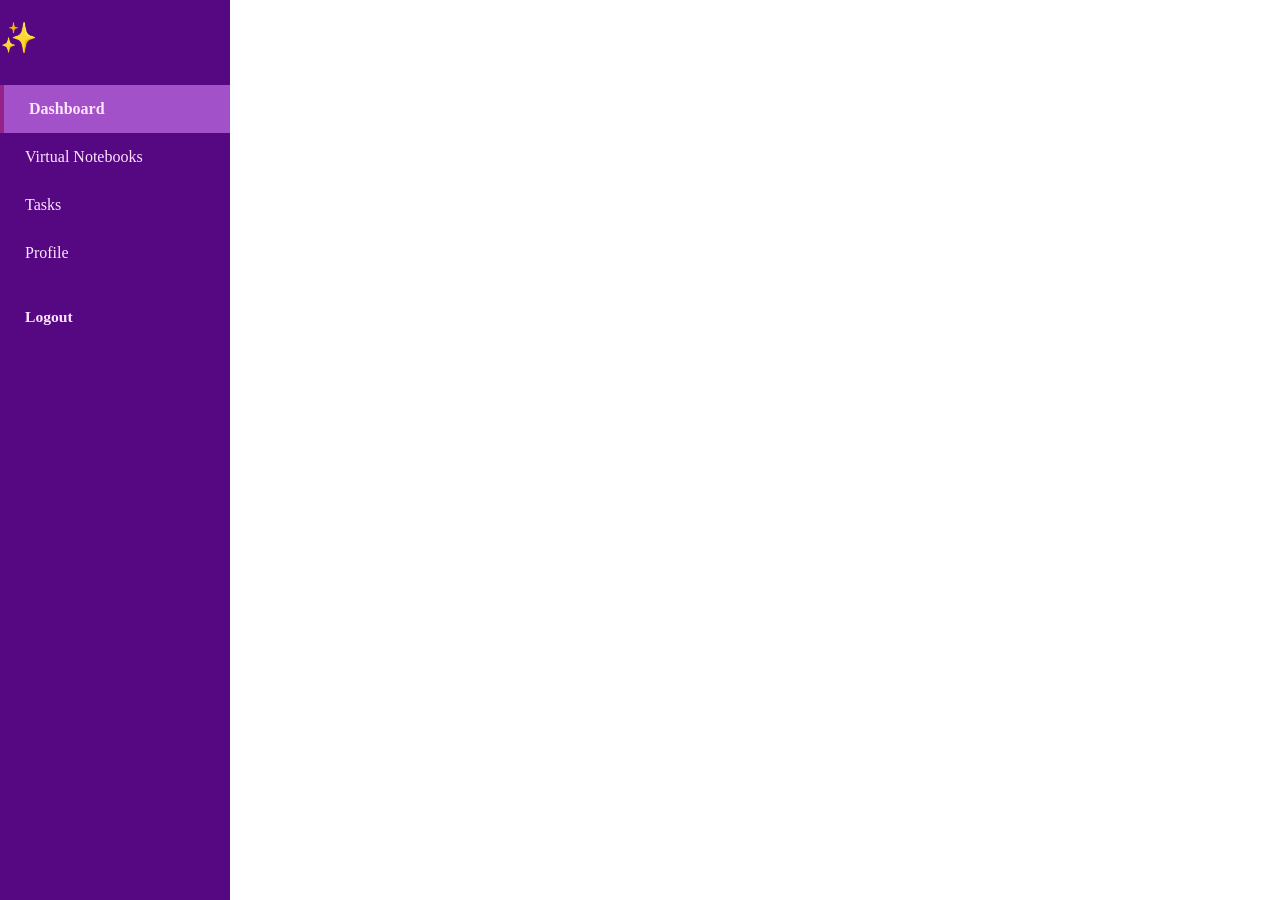
==== dashboard.html @ 5c186b2d "Add files via upload" ====
<!DOCTYPE html>
<html lang="en">
<head>
    <meta charset="UTF-8">
    <title>Dashboard || School of Friendship </title>
</head>
<body>
<style>
body {
    margin: 0;
    font-family: Georgia, serif;
    display: flex;
}

.sidebar {
    width: 230px;
    height: 100vh;
    background: #560883;
    display: flex;
    flex-direction: column;
    padding-top: 20px;
    position: fixed;
}

.logo {
    color: white;
    text-align: left;
    font-size: 30px;
    margin-bottom: 30px;
}

.nav-item {
    color: #ffe5fe;
    text-decoration: none;
    padding: 15px 25px;
    display: block;
    transition: 0.3s;
}

.nav-item:hover {
    background: #a351c9;
    color: white;
}

.nav-item.active {
    background:  #a351c9;
    border-left: 4px solid #98228a;
    font-weight: bold;
}

.navbutton {
    height: 100%;
    display: flex;
    align-items: center; 
    padding: 0px;
    background-color: #560883;
    color: #ffe5fe;
    text-decoration: none;
    border: none;
    font-family: Georgia, serif;
}

.navbutton:hover {
    height: 100%; 
    display: flex;
    align-items: center; 
    padding: 0px;
    background-color: #a351c9;
    color: #ffe5fe;
    text-decoration: none;
    border: none;
    font-family: Georgia, serif;
}

.navbutton:focus {
    height: 100%; 
    display: flex;
    align-items: center; 
    padding: 0px;
    background-color: #a351c9;
    color: #ffe5fe;
    text-decoration: none;
    border: none;
    font-family: Georgia, serif;
    font-weight: bold;
}

.content {
    margin-left: 230px;
    padding: 20px;
    width: 100%;
}

.alert-box{
    display: none;
    position: fixed;
    top: 0;
    left: 0;
    width: 100%;
    height: 100%;
    background: rgba(0, 0, 0, 0.6);
    justify-content: center;
    align-items: center;
}

.alert-content{
    background-color:#ffe5fe;
    padding: 20px;
    border-radius: 8px;
    width: 300px;
    text-align: center;
    box-shadow: 0 4px 8px rgba(0, 0, 0, 0.1);
}

.alert-content h2{
    font-size: 22px;
    margin-bottom: 10px;
    color:#333;
}

.alert-content p{
    font-size: 16px;
    margin-bottom: 20px;
    color:#666;
}

.alert-content button{
    padding: 10px 20px;
    background-color: #a351c9;
    color: #ffe5fe;
    border: none;
    cursor: pointer;
    border-radius: 10%;
}

.alert-content a{
    padding: 10px 20px;
    color:#ffe5fe; 
    border-radius: 10%;
}

#displayArea {
        color: #000000;
        font-weight: bold;
        font-size: 24px;    
    }

</style>

    <nav class="sidebar">
        <div class="logo">✨</div>

        <a href="dashboard.html" class="nav-item active">Dashboard</a>
        <a href="vns.html" class="nav-item">Virtual Notebooks</a>
        <a href="tasks.html" class="nav-item">Tasks</a>
        <a href="profile.html" class="nav-item">Profile</a>
        <a href="#" class="nav-item"><button class="navbutton" id="showAlert" onclick="('This is a navbar alert!')"><h3>Logout</h3></button></a>
    </nav>

<div id="customAlert" class="alert-box">
    <div class="alert-content">
        <h2>Are you SURE you want to log out?</h2>
        <p>(this cannot be undone)</p>
        <button id="confirmBtn" class="confirmBtn"><a href="index.html"> im sure </a></button>
    </div>

</div>

<script>
    const links = document.querySelectorAll(".nav-item");

    links.forEach(link => {
        link.addEventListener("click", () => {
            links.forEach(l => l.classList.remove("active"));
            link.classList.add("active");
        });
    });

    const showAlertBtn = document.getElementById('showAlert');
    const customAlert = document.getElementById('customAlert');
    const confirmBtn = document.getElementById('confirmBtn');

    showAlertBtn.addEventListener('click', function(){
    customAlert.style.display ='flex';
    });

    confirmbtn.addEventListener('click', function(){
        customAlert.style.display = 'none';

    });

    function logout() {
        localStorage.clear(); 
        window.location.href = 'index.html'; 
    }

</script>


</body>
</section>
<br><br><br>

 <div class="footer">
       
<script src="https://cdn.jsdelivr.net/npm/bootstrap@5.3.2/dist/js/bootstrap.bundle.min.js"></script>
</body>
</html>
</html>
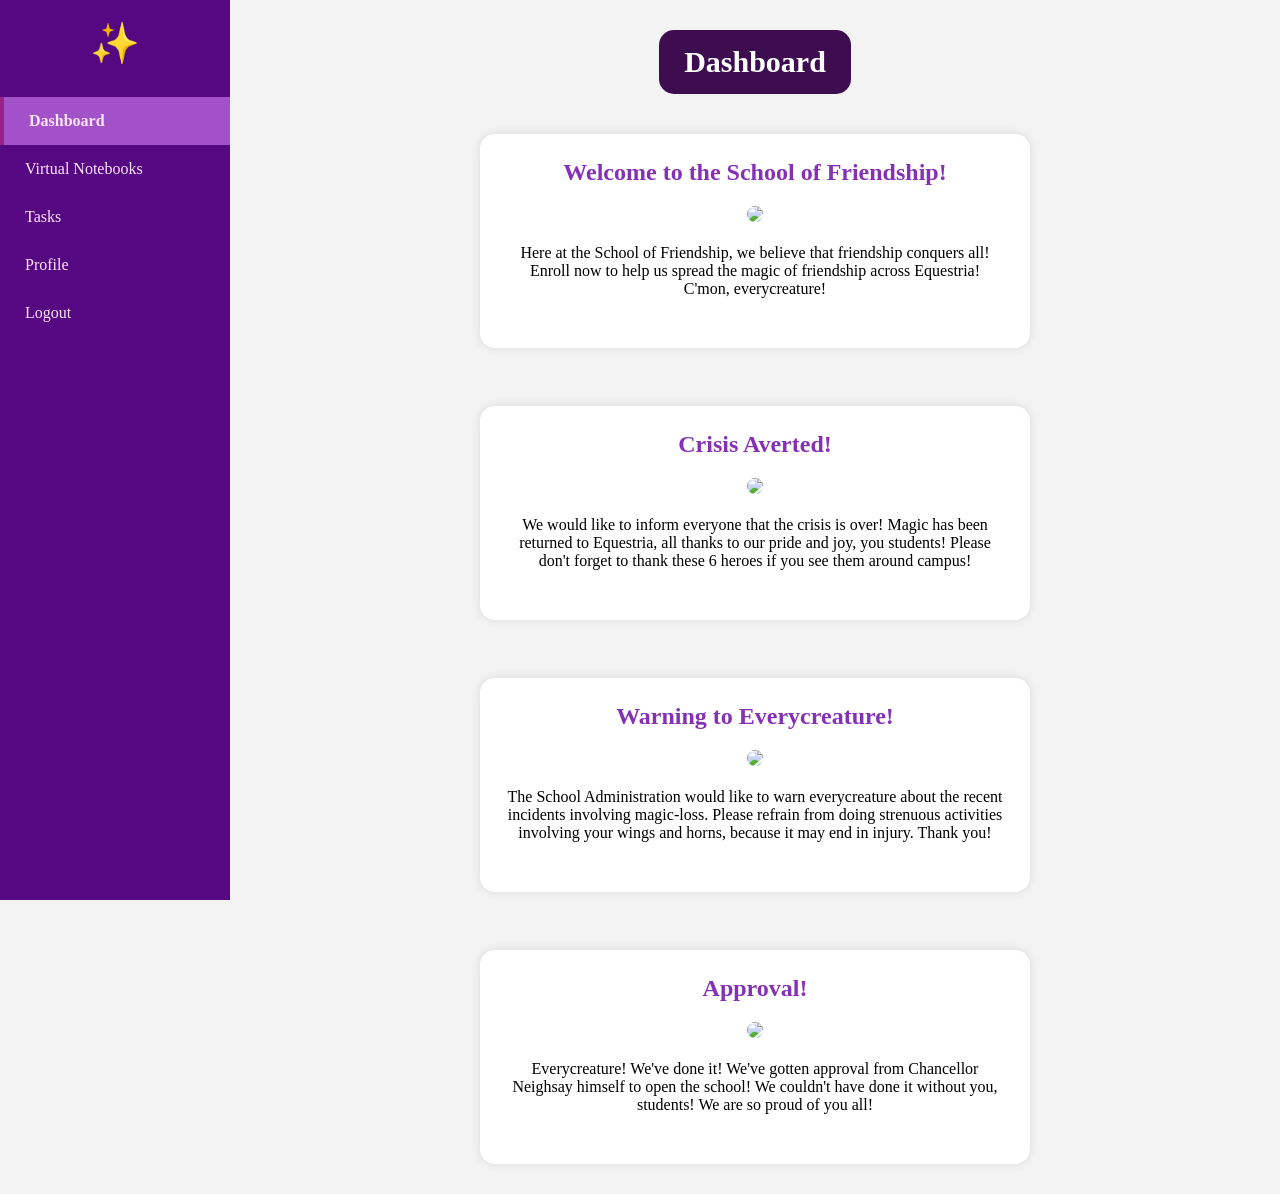
==== commit 701c3eb8: "Update dashboard.html" ====
--- a/dashboard.html
+++ b/dashboard.html
@@ -1,209 +1,288 @@
 <!DOCTYPE html>
 <html lang="en">
+
 <head>
-    <meta charset="UTF-8">
-    <title>Dashboard || School of Friendship </title>
-</head>
-<body>
+<meta charset="UTF-8">
+<title>Dashboard</title>
+
+
 <style>
-body {
-    margin: 0;
+
+*{
+    margin:0;
+    padding:0;
+    box-sizing:border-box;
+}
+
+body{
     font-family: Georgia, serif;
-    display: flex;
-}
-
-.sidebar {
-    width: 230px;
-    height: 100vh;
-    background: #560883;
-    display: flex;
-    flex-direction: column;
-    padding-top: 20px;
-    position: fixed;
-}
-
-.logo {
-    color: white;
-    text-align: left;
-    font-size: 30px;
-    margin-bottom: 30px;
-}
-
-.nav-item {
-    color: #ffe5fe;
-    text-decoration: none;
-    padding: 15px 25px;
-    display: block;
-    transition: 0.3s;
-}
-
-.nav-item:hover {
-    background: #a351c9;
-    color: white;
-}
-
-.nav-item.active {
-    background:  #a351c9;
-    border-left: 4px solid #98228a;
+    display:flex;
+    background:#f3f3f3;
+}
+.sidebar{
+    width:230px;
+    height:100vh;
+    background:#560883;
+    display:flex;
+    flex-direction:column;
+    padding-top:20px;
+    position:fixed;
+    left:0;
+    top:0;
+}
+.logo{
+    color:white;
+    text-align:center;
+    font-size:40px;
+    margin-bottom:30px;
+}
+.nav-item{
+    color:#ffe5fe;
+    text-decoration:none;
+    padding:15px 25px;
+    display:block;
+    transition:0.3s;
+}
+
+.nav-item:hover{
+    background:#a351c9;
+    color:white;
+}
+
+.nav-item.active{
+    background:#a351c9;
+    border-left:4px solid #98228a;
+    font-weight:bold;
+}
+.navbutton{
+    background:none;
+    border:none;
+    color:#ffe5fe;
+    font-family:Georgia, serif;
+    font-size:16px;
+    cursor:pointer;
+}
+.content{
+    margin-left:230px;
+    padding:30px;
+    width:100%;
+
+    display:flex;
+    flex-direction:column;
+    align-items:center;
+    gap:20px;
+}
+
+.dashboard-box{
+    background:#3d0d50;
+    color:white;
+    display:inline-block;
+    padding:15px 25px;
+    border-radius:15px;
+    font-size:30px;
+    font-weight:bold;
+    margin-bottom:20px;
+}
+.card{
+    background:white;
+    width:550px;
+    padding:25px;
+    border-radius:15px;
+    box-shadow:0 0 10px rgba(0,0,0,0.1);
+}
+
+.card h2{
+    color:#8531b6;
+    margin-bottom:20px;
+}
+
+.quarter{
+    margin-bottom:25px;
+}
+
+.quarter span{
+    background:#dcace6;
+    padding:3px 8px;
+    font-size:14px;
     font-weight: bold;
 }
 
-.navbutton {
-    height: 100%;
-    display: flex;
-    align-items: center; 
-    padding: 0px;
-    background-color: #560883;
-    color: #ffe5fe;
-    text-decoration: none;
-    border: none;
-    font-family: Georgia, serif;
-}
-
-.navbutton:hover {
-    height: 100%; 
-    display: flex;
-    align-items: center; 
-    padding: 0px;
-    background-color: #a351c9;
-    color: #ffe5fe;
-    text-decoration: none;
-    border: none;
-    font-family: Georgia, serif;
-}
-
-.navbutton:focus {
-    height: 100%; 
-    display: flex;
-    align-items: center; 
-    padding: 0px;
-    background-color: #a351c9;
-    color: #ffe5fe;
-    text-decoration: none;
-    border: none;
-    font-family: Georgia, serif;
-    font-weight: bold;
-}
-
-.content {
-    margin-left: 230px;
-    padding: 20px;
-    width: 100%;
-}
-
+ul{
+    margin-top:10px;
+    margin-left:20px;
+}
+
+li{
+    margin-bottom:5px;
+}
 .alert-box{
-    display: none;
-    position: fixed;
-    top: 0;
-    left: 0;
-    width: 100%;
-    height: 100%;
-    background: rgba(0, 0, 0, 0.6);
-    justify-content: center;
-    align-items: center;
+    display:none;
+    position:fixed;
+    top:0;
+    left:0;
+    width:100%;
+    height:100%;
+    background:rgba(0,0,0,0.6);
+    justify-content:center;
+    align-items:center;
 }
 
 .alert-content{
     background-color:#ffe5fe;
-    padding: 20px;
-    border-radius: 8px;
-    width: 300px;
-    text-align: center;
-    box-shadow: 0 4px 8px rgba(0, 0, 0, 0.1);
+    padding:20px;
+    border-radius:10px;
+    width:300px;
+    text-align:center;
 }
 
 .alert-content h2{
-    font-size: 22px;
-    margin-bottom: 10px;
-    color:#333;
+    margin-bottom:10px;
 }
 
 .alert-content p{
-    font-size: 16px;
-    margin-bottom: 20px;
-    color:#666;
+    margin-bottom:20px;
 }
 
 .alert-content button{
-    padding: 10px 20px;
-    background-color: #a351c9;
-    color: #ffe5fe;
-    border: none;
-    cursor: pointer;
-    border-radius: 10%;
+    padding:10px 20px;
+    background:#a351c9;
+    color:white;
+    border:none;
+    border-radius:8px;
+    cursor:pointer;
 }
 
 .alert-content a{
-    padding: 10px 20px;
-    color:#ffe5fe; 
-    border-radius: 10%;
-}
-
-#displayArea {
-        color: #000000;
-        font-weight: bold;
-        font-size: 24px;    
+    text-decoration:none;
+    color:white;
+}
+
+.card-img{
+    width:100%;
+    height:auto;
+    border-radius:12px;
+    object-fit:cover;
+}
+</style>
+</head>
+
+<body>
+<nav class="sidebar">
+
+    <div class="logo">✨</div>
+
+    <a href="index.html" class="nav-item active">Dashboard</a>
+    <a href="#" class="nav-item">Virtual Notebooks</a>
+    <a href="#" class="nav-item">Tasks</a>
+    <a href="profile.html" class="nav-item">Profile</a>
+
+    <a href="#" class="nav-item">
+        <button class="navbutton" id="showAlert">
+            Logout
+        </button>
+    </a>
+
+</nav>
+<div id="customAlert" class="alert-box"> 
+    <div class="alert-content"> 
+        <h2>Are you SURE you want to log out?</h2>
+         <p>(this cannot be undone)</p> <button id="confirmBtn" class="confirmBtn">
+            <a href="login.html"> im sure </a></button>
+     </div>
+
+</div>
+
+<main class="content justify-content-center d-flex align-items-center">
+
+    <div class="dashboard-box">
+        Dashboard
+    </div>
+
+    <div class="card" style="text-align: center;">
+        <div class="quarter">
+            <h2>Welcome to the School of Friendship!</h2>
+            <img src="https://preview.redd.it/do-yall-like-the-school-of-friendship-arc-v0-5qz6zrgm8n6e1.jpg?width=1024&format=pjpg&auto=webp&s=905a6c9821737498b4c932019c6b432fb7128d60"
+            class="card-img"> <br><br>
+            <p>Here at the School of Friendship, we believe that friendship conquers all! 
+               Enroll now to help us spread the magic of friendship across Equestria! 
+               C'mon, everycreature!
+            </p>
+        </div>
+    </div>
+
+    <br>
+
+    <div class="card" style="text-align: center;">
+        <div class="quarter">
+            <h2>Crisis Averted!</h2>
+            <img src="https://static.wikia.nocookie.net/mlp/images/7/7f/Young_Six_around_Starlight%27s_prison_S8E26.png/revision/latest/scale-to-width-down/1000?cb=20181017153801"
+            class="card-img"> <br><br>
+            <p>We would like to inform everyone that the crisis is over! Magic has been
+                returned to Equestria, all thanks to our pride and joy, you students!
+                Please don't forget to thank these 6 heroes if you see them around campus!
+            </p>
+        </div>
+    </div>
+
+    <br>
+
+    <div class="card" style="text-align: center;">
+        <div class="quarter">
+            <h2>Warning to Everycreature!</h2>
+            <img src="https://static.wikia.nocookie.net/mlp/images/2/28/Celestia_addressing_Mane_Six_and_Cadance_S8E25.png/revision/latest/scale-to-width-down/1000?cb=20181014232253"
+            class="card-img"> <br><br>
+            <p> The School Administration would like to warn everycreature about the
+                recent incidents involving magic-loss. Please refrain from doing strenuous
+                activities involving your wings and horns, because it may end in injury.
+                Thank you!
+            </p>
+        </div>
+    </div>
+
+    <br>
+
+    <div class="card" style="text-align: center;">
+        <div class="quarter">
+            <h2>Approval!</h2>
+            <img src="https://static.wikia.nocookie.net/mlp/images/a/a1/Twilight_smirking_at_Chancellor_Neighsay_S8E2.png/revision/latest/scale-to-width-down/1000?cb=20180327200150"
+            class="card-img"> <br><br>
+            <p> Everycreature! We've done it! We've gotten approval from Chancellor Neighsay himself to open the school! 
+                We couldn't have done it without you, students! We are so proud of you all!
+            </p>
+        </div>
+    </div>
+</main>
+
+<script>
+
+const links = document.querySelectorAll(".nav-item");
+
+links.forEach(link => {
+    link.addEventListener("click", () => {
+        links.forEach(l => l.classList.remove("active"));
+        link.classList.add("active");
+    });
+
+});
+
+const showAlertBtn = document.getElementById('showAlert');
+
+const customAlert = document.getElementById('customAlert');
+
+showAlertBtn.addEventListener('click', function(){
+
+    customAlert.style.display = 'flex';
+
+});
+
+window.addEventListener('click', function(e){
+    if(e.target == customAlert){
+        customAlert.style.display = 'none';
     }
 
-</style>
-
-    <nav class="sidebar">
-        <div class="logo">✨</div>
-
-        <a href="dashboard.html" class="nav-item active">Dashboard</a>
-        <a href="vns.html" class="nav-item">Virtual Notebooks</a>
-        <a href="tasks.html" class="nav-item">Tasks</a>
-        <a href="profile.html" class="nav-item">Profile</a>
-        <a href="#" class="nav-item"><button class="navbutton" id="showAlert" onclick="('This is a navbar alert!')"><h3>Logout</h3></button></a>
-    </nav>
-
-<div id="customAlert" class="alert-box">
-    <div class="alert-content">
-        <h2>Are you SURE you want to log out?</h2>
-        <p>(this cannot be undone)</p>
-        <button id="confirmBtn" class="confirmBtn"><a href="index.html"> im sure </a></button>
-    </div>
-
-</div>
-
-<script>
-    const links = document.querySelectorAll(".nav-item");
-
-    links.forEach(link => {
-        link.addEventListener("click", () => {
-            links.forEach(l => l.classList.remove("active"));
-            link.classList.add("active");
-        });
-    });
-
-    const showAlertBtn = document.getElementById('showAlert');
-    const customAlert = document.getElementById('customAlert');
-    const confirmBtn = document.getElementById('confirmBtn');
-
-    showAlertBtn.addEventListener('click', function(){
-    customAlert.style.display ='flex';
-    });
-
-    confirmbtn.addEventListener('click', function(){
-        customAlert.style.display = 'none';
-
-    });
-
-    function logout() {
-        localStorage.clear(); 
-        window.location.href = 'index.html'; 
-    }
+});
 
 </script>
 
-
-</body>
-</section>
-<br><br><br>
-
- <div class="footer">
-       
-<script src="https://cdn.jsdelivr.net/npm/bootstrap@5.3.2/dist/js/bootstrap.bundle.min.js"></script>
 </body>
 </html>
-</html>
